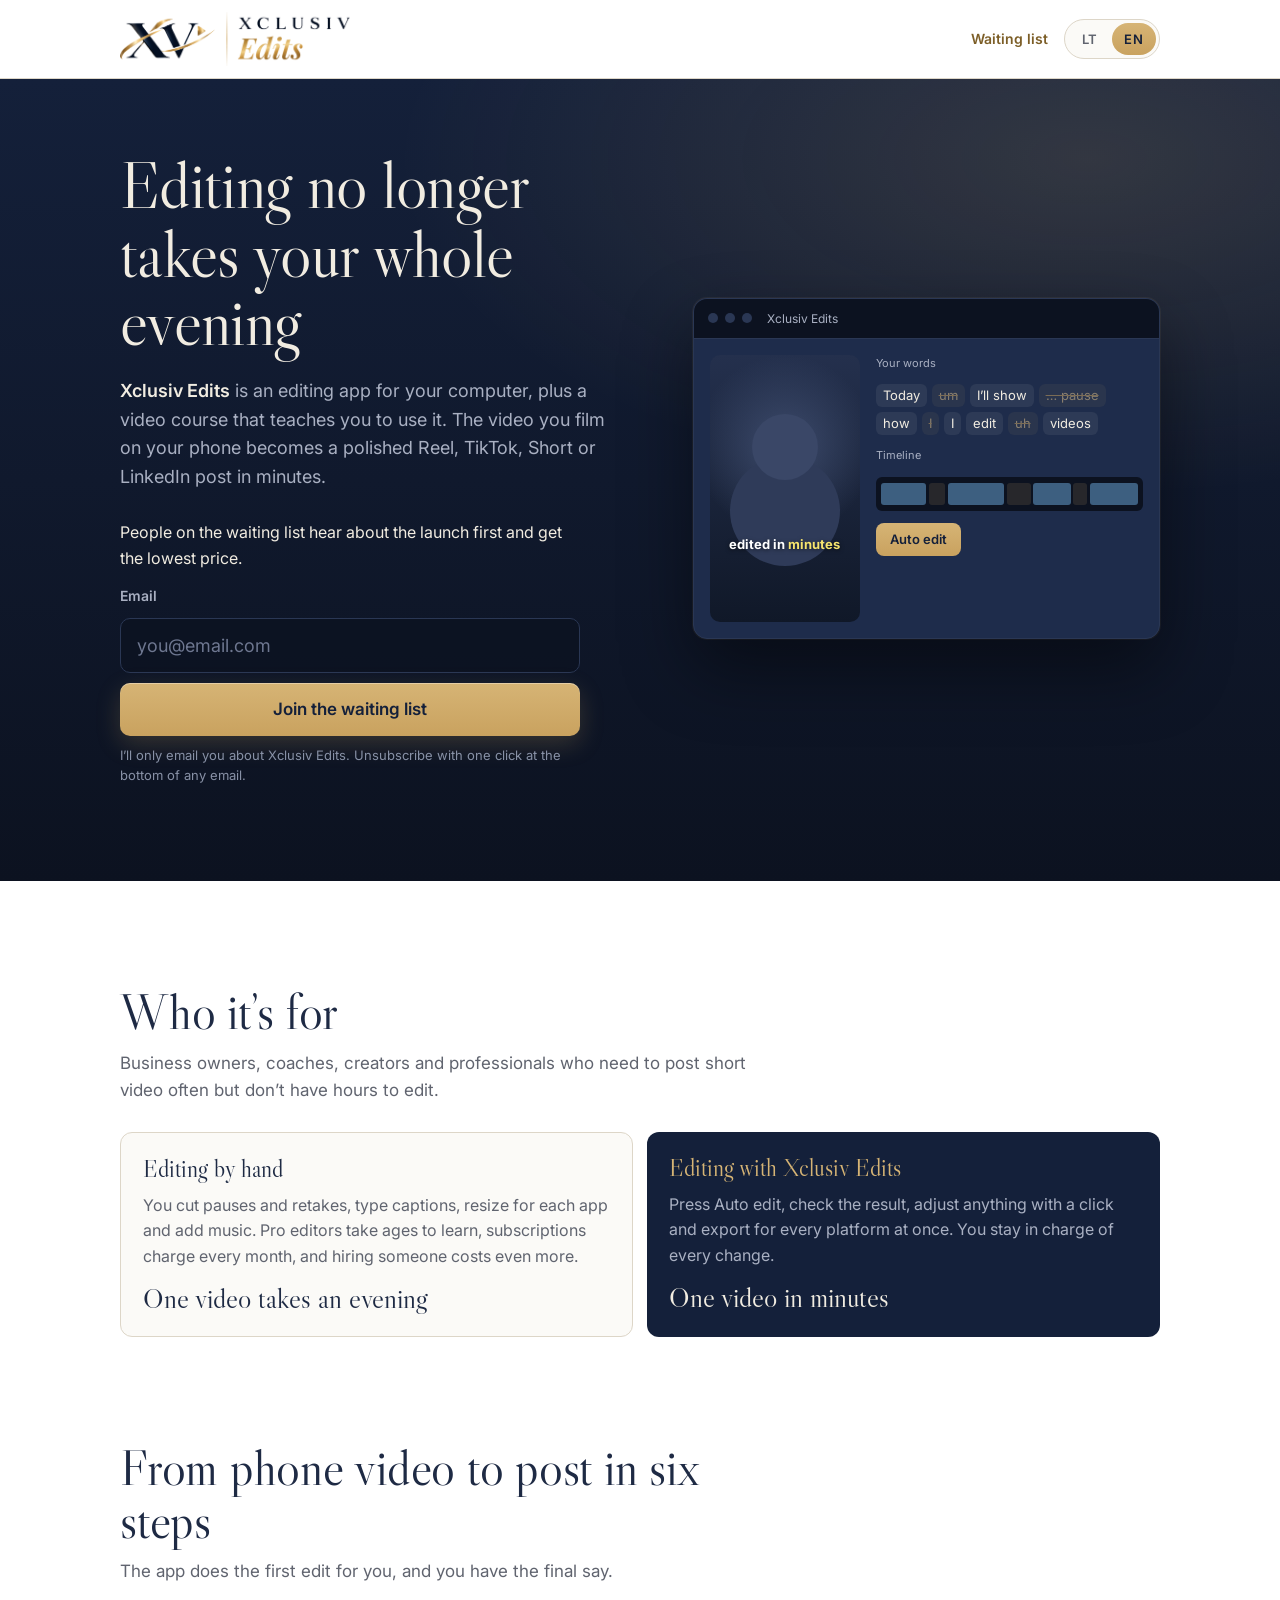
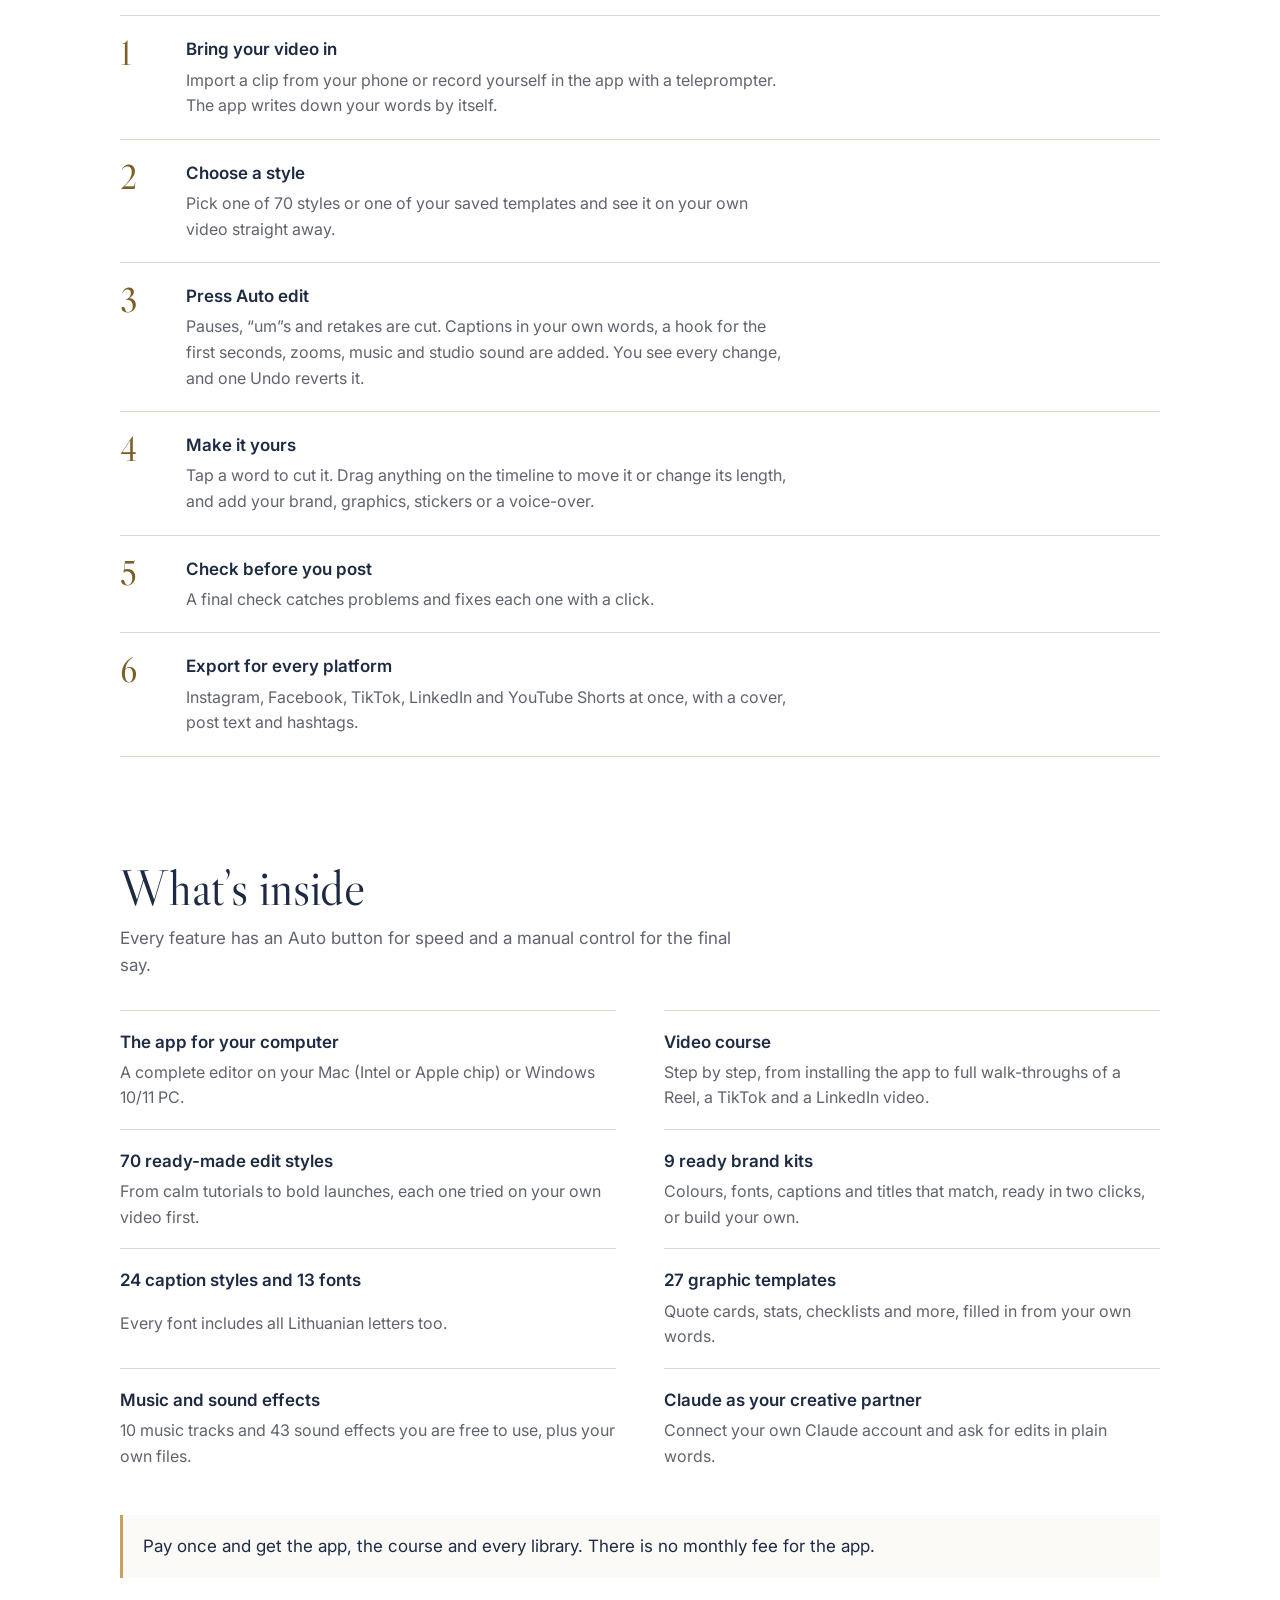
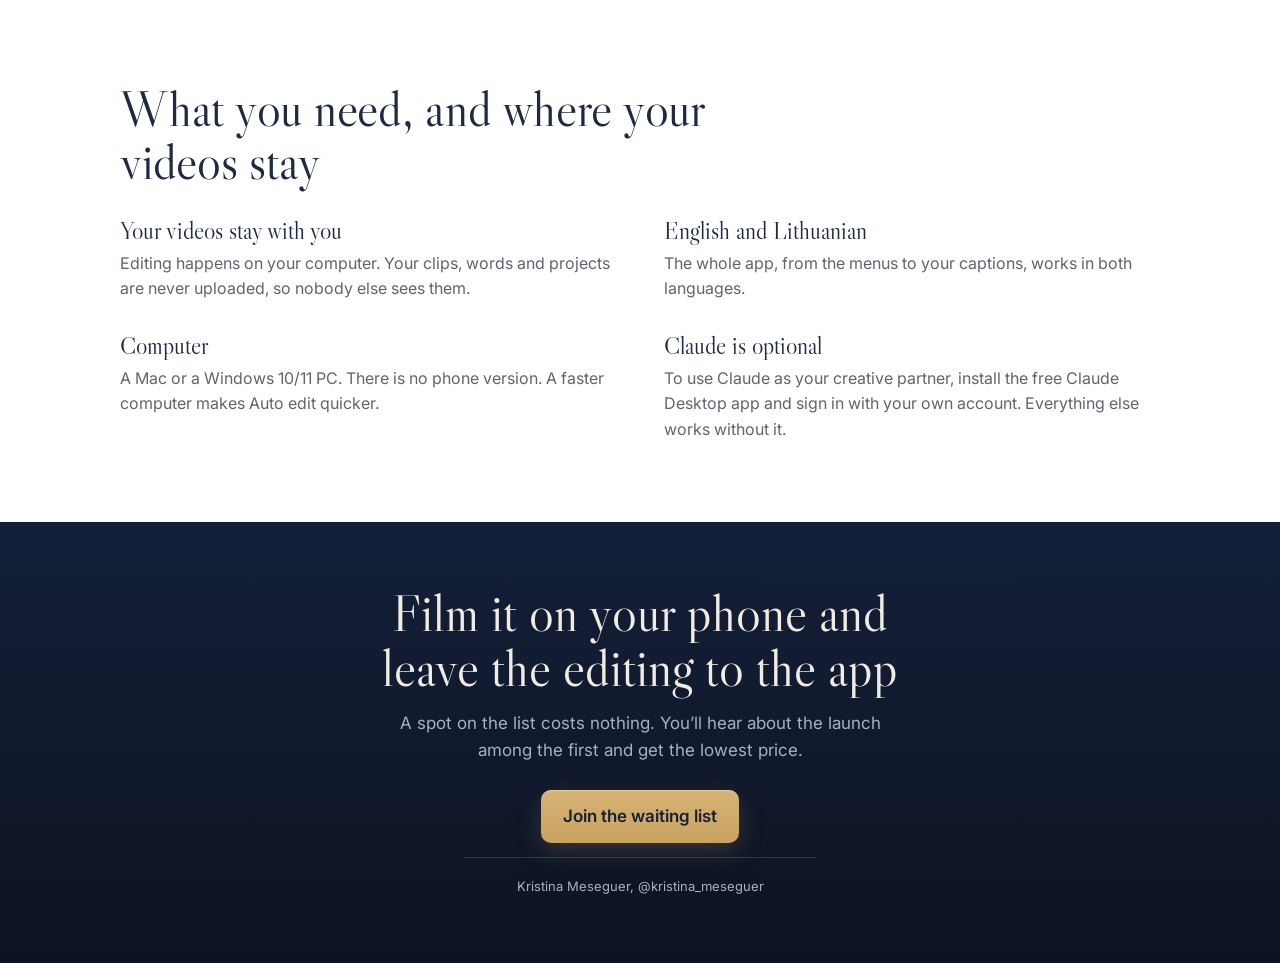
==== edits/index.html @ 92261b94 "Edits: laukiančiųjų sąrašo puslapis LT/EN su logotipu Co-Authored-By: Claude Opus 5.5 (1M context) <" ====
<!doctype html>
<html lang="lt">
<head>
  <meta charset="utf-8">
  <meta name="viewport" content="width=device-width, initial-scale=1, viewport-fit=cover">
  <title>Xclusiv Edits | Laukiančiųjų sąrašas</title>
  <meta name="description" content="Montažo programa kompiuteriui ir vaizdo kursas. Nufilmuotas telefonu video per kelias minutes tampa Reels, TikTok, Shorts ir LinkedIn įrašu. Sąrašas sužinos pirmas ir gaus mažiausią kainą.">
  <meta name="theme-color" content="#14203A">
  <meta property="og:title" content="Xclusiv Edits: montažas nebeužims tau viso vakaro">
  <meta property="og:description" content="Įrašyk el. paštą: sąrašas sužinos apie atidarymą pirmas ir gaus mažiausią kainą.">
  <meta property="og:url" content="https://svetaine-kristi3.vercel.app/edits/">
  <meta property="og:type" content="website">
  <link rel="icon" href="img/zenklas-64.png" type="image/png">
  <link rel="apple-touch-icon" href="img/zenklas-180.png">
  <link rel="preconnect" href="https://fonts.googleapis.com">
  <link rel="preconnect" href="https://fonts.gstatic.com" crossorigin>
  <link href="https://fonts.googleapis.com/css2?family=Libre+Caslon+Display&family=Inter:wght@400;600&display=swap" rel="stylesheet">
  <style>
    /* Spalvos paimtos iš pačios Xclusiv programos (/Applications/Xclusiv.app, CSS kintamieji): naktinė mėlyna + auksas + balta. */
    :root {
      --naktis: #0C1220;        /* --well tamsiame režime */
      --navy: #14203A;          /* --topbar */
      --navy-2: #1E2C4B;        /* --chrome-raised */
      --navy-linija: #2A3754;   /* --chrome-line */
      --rasalas: #1E2A44;       /* --text šviesiame režime */
      --pilka: #60646F;         /* --muted */
      --blyski: #A9B0C2;        /* --chrome-muted */
      --auksas-virsus: #D6B475; /* --gold-top */
      --auksas: #C9A25F;        /* --gold-bottom */
      --auksas-sviesus: #E2C48C;/* --chrome-accent */
      --auksas-tekstas: #7C5E27;/* --accent-text, auksas ant baltos su geru kontrastu */
      --balta: #FFFFFF;
      --popierius: #FBFAF7;     /* --panel */
      --kremas: #F1ECE1;        /* --chrome-text */
      --linija: #DDD6C8;        /* --line */
      --serifas: "Libre Caslon Display", Georgia, "Times New Roman", serif;
      --sans: "Inter", system-ui, -apple-system, sans-serif;
    }
    * { box-sizing: border-box; margin: 0; padding: 0; }
    html { -webkit-text-size-adjust: 100%; scroll-behavior: smooth; }
    body {
      background: var(--balta);
      color: var(--rasalas);
      font: 400 17px/1.6 var(--sans);
      -webkit-font-smoothing: antialiased;
      overflow-x: clip;
    }
    [hidden] { display: none !important; }
    :focus-visible { outline: 2px solid var(--auksas); outline-offset: 3px; }
    .remas { max-width: 1080px; margin: 0 auto; padding: 0 20px; }

    /* ---------- Viršus (naktinė mėlyna) ---------- */
    .virsus {
      background:
        radial-gradient(90% 70% at 85% 10%, rgba(214,180,117,0.16) 0%, rgba(20,32,58,0) 60%),
        linear-gradient(180deg, var(--navy) 0%, var(--naktis) 100%);
      color: var(--kremas);
      padding-bottom: 64px;
    }
    /* Balta juosta su logotipu: logotipas su tamsiai mėlynomis raidėmis, ant navy jo nesimatytų */
    .logo-juosta { background: var(--balta); border-bottom: 1px solid var(--linija); }
    .juosta {
      display: flex; justify-content: space-between; align-items: center; gap: 12px;
      padding-top: max(12px, env(safe-area-inset-top)); padding-bottom: 12px;
    }
    .zenklas { display: block; flex: none; }
    .zenklas img { display: block; height: 48px; width: auto; }
    .juosta a.i-sarasa {
      font-size: 14px; font-weight: 600; color: var(--auksas-tekstas);
      text-decoration: none; white-space: nowrap;
    }

    /* Kalbos jungiklis LT | EN */
    .juosta-desine { display: flex; align-items: center; gap: 16px; }
    .kalbos { display: inline-flex; padding: 3px; border: 1px solid var(--linija); border-radius: 999px; background: var(--popierius); }
    .kalbos button {
      font: 600 13px/1 var(--sans); letter-spacing: 0.04em;
      color: var(--pilka); background: none; border: 0;
      min-width: 44px; min-height: 32px; padding: 0 12px; border-radius: 999px; cursor: pointer;
    }
    .kalbos button[aria-pressed="true"] { color: var(--navy); background: linear-gradient(180deg, var(--auksas-virsus) 0%, var(--auksas) 100%); }
    @media (max-width: 520px) { .juosta a.i-sarasa { display: none; } }

    .herojus { display: grid; gap: 40px; padding-top: 44px; }
    h1 {
      font: 400 clamp(40px, 10.5vw, 66px)/1.04 var(--serifas);
      letter-spacing: -0.01em;
      max-width: 12ch;
    }
    .ivadas { margin-top: 20px; color: var(--blyski); font-size: 18px; max-width: 46ch; }
    .ivadas strong { color: var(--kremas); font-weight: 600; }

    /* Forma */
    .forma { margin-top: 28px; max-width: 460px; scroll-margin-top: 24px; }
    .forma p.kodel { color: var(--kremas); font-size: 16px; margin-bottom: 14px; }
    form { display: grid; gap: 10px; }
    form label { font-size: 14px; font-weight: 600; color: var(--blyski); }
    input[type="email"] {
      width: 100%;
      font: 400 18px/1.2 var(--sans);
      color: var(--kremas);
      background: rgba(12,18,32,0.7);
      border: 1px solid var(--navy-linija);
      border-radius: 10px;
      padding: 16px;
      -webkit-appearance: none; appearance: none;
    }
    input[type="email"]::placeholder { color: #6E7790; }
    input[type="email"]:focus { border-color: var(--auksas); outline: none; }
    .mygtukas {
      display: inline-flex; justify-content: center; align-items: center;
      font: 600 17px/1 var(--sans);
      color: var(--navy);
      background: linear-gradient(180deg, var(--auksas-virsus) 0%, var(--auksas) 100%);
      border: 0; border-radius: 10px;
      padding: 18px 22px;
      cursor: pointer; text-decoration: none;
      box-shadow: inset 0 1px 0 rgba(255,255,255,0.35), 0 8px 24px rgba(201,162,95,0.22);
      transition: filter .2s, transform .15s;
    }
    .mygtukas:hover { filter: brightness(1.06); }
    .mygtukas:active { transform: translateY(1px); }
    .mygtukas:disabled { opacity: 0.6; cursor: wait; }
    .klaida { color: var(--auksas-sviesus); font-size: 15px; }
    .smulkiai { color: #8891A6; font-size: 13px; line-height: 1.5; }
    .medus { position: absolute; left: -9999px; }
    .aciu { padding: 20px; border: 1px solid var(--auksas); border-radius: 12px; background: rgba(214,180,117,0.07); }
    .aciu h2 { font: 400 30px/1.1 var(--serifas); color: var(--kremas); margin-bottom: 8px; }
    .aciu p { color: var(--blyski); font-size: 16px; }
    .aciu p + p { margin-top: 8px; }
    .aciu a { color: var(--auksas-sviesus); }

    /* Programos lango maketas: vienintelis „garsus“ elementas puslapyje */
    .langas {
      background: var(--navy-2);
      border: 1px solid var(--navy-linija);
      border-radius: 14px;
      box-shadow: 0 30px 70px rgba(0,0,0,0.45), 0 0 0 1px rgba(214,180,117,0.08);
      overflow: hidden;
      max-width: 520px;
    }
    .langas-virsus {
      display: flex; align-items: center; gap: 7px;
      padding: 10px 14px;
      background: var(--naktis);
      border-bottom: 1px solid var(--navy-linija);
      font-size: 12px; color: var(--blyski);
    }
    .langas-virsus i { width: 10px; height: 10px; border-radius: 50%; background: var(--navy-linija); }
    .langas-virsus span { margin-left: 8px; }
    .langas-turinys { display: grid; grid-template-columns: 116px 1fr; gap: 16px; padding: 16px; }
    .kadras {
      position: relative; aspect-ratio: 9 / 16; border-radius: 10px; overflow: hidden;
      background:
        radial-gradient(60% 34% at 50% 34%, #3D4B6C 0%, rgba(61,75,108,0) 100%),
        linear-gradient(180deg, #24304D 0%, #101828 100%);
    }
    .kadras::before { /* žmogaus siluetas */
      content: ""; position: absolute; left: 50%; top: 22%; width: 44%; aspect-ratio: 1;
      transform: translateX(-50%); border-radius: 50%; background: #3A4767;
      box-shadow: 0 64px 0 22px #2F3B59;
    }
    .titras {
      position: absolute; left: 6px; right: 6px; bottom: 26%;
      text-align: center; font: 700 11px/1.2 var(--sans); color: #fff;
      text-shadow: 0 1px 4px rgba(0,0,0,0.6);
    }
    .titras b { color: #F6E46E; font-weight: 700; }
    .sonas { display: grid; gap: 12px; align-content: start; min-width: 0; }
    .sonas .pav { font-size: 11px; color: var(--blyski); }
    .zodziai { display: flex; flex-wrap: wrap; gap: 5px; font-size: 13px; line-height: 1; }
    .zodziai span { padding: 5px 7px; border-radius: 6px; background: rgba(241,236,225,0.07); color: var(--kremas); }
    .zodziai .iskirpti { color: var(--auksas-sviesus); background: rgba(214,180,117,0.12); }
    .laiko-juosta { position: relative; height: 34px; border-radius: 6px; background: var(--naktis); overflow: hidden; }
    .laiko-juosta span { position: absolute; top: 6px; bottom: 6px; border-radius: 3px; background: #3D5F80; }
    .laiko-juosta span.k { background: rgba(214,180,117,0.55); }
    .auto {
      justify-self: start;
      font: 600 13px/1 var(--sans); color: var(--navy);
      padding: 10px 14px; border-radius: 8px;
      background: linear-gradient(180deg, var(--auksas-virsus) 0%, var(--auksas) 100%);
    }

    /* Vienas orkestruotas momentas: „Auto montažas“ iškerpa pauzes ir „ėėė“, tada atsiranda subtitras */
    @media (prefers-reduced-motion: no-preference) {
      .auto { animation: paspaudimas 0.4s ease 0.9s both; }
      .zodziai .iskirpti { animation: iskerpa 0.5s ease 1.25s both; }
      .laiko-juosta span.k { animation: dingsta 0.5s ease 1.25s both; }
      .titras { animation: atsiranda 0.6s ease 1.8s both; }
    }
    @media (prefers-reduced-motion: reduce) {
      html { scroll-behavior: auto; }
    }
    /* Be animacijos galutinė būsena ta pati: iškirpti žodžiai perbraukti */
    .zodziai .iskirpti { text-decoration: line-through; text-decoration-color: var(--auksas); opacity: 0.55; }
    .laiko-juosta span.k { opacity: 0.25; }
    @keyframes paspaudimas { 0% { transform: none } 50% { transform: scale(0.94); filter: brightness(1.15) } 100% { transform: none } }
    @keyframes iskerpa {
      from { text-decoration-color: transparent; opacity: 1 }
      to { text-decoration-color: var(--auksas); opacity: 0.55 }
    }
    @keyframes dingsta { from { opacity: 1 } to { opacity: 0.25 } }
    @keyframes atsiranda { from { opacity: 0; transform: translateY(6px) } to { opacity: 1; transform: none } }

    /* ---------- Baltos dalys ---------- */
    section { padding: 72px 0 0; }
    h2.skyrius { font: 400 clamp(34px, 8vw, 50px)/1.05 var(--serifas); letter-spacing: -0.005em; max-width: 20ch; }
    .po { margin-top: 12px; color: var(--pilka); max-width: 58ch; }

    .palyginimas { display: grid; gap: 14px; margin-top: 28px; }
    .palyginimas > div { padding: 22px; border-radius: 12px; }
    .palyginimas .rankomis { background: var(--popierius); border: 1px solid var(--linija); }
    .palyginimas .su { background: var(--navy); color: var(--kremas); }
    .palyginimas h3 { font: 400 24px/1.15 var(--serifas); margin-bottom: 10px; }
    .palyginimas .su h3 { color: var(--auksas-virsus); }
    .palyginimas p { font-size: 16px; }
    .palyginimas .rankomis p { color: var(--pilka); }
    .palyginimas .su p { color: var(--blyski); }
    .palyginimas .laikas { display: block; margin-top: 14px; font: 400 28px/1.1 var(--serifas); }
    .palyginimas .rankomis .laikas { color: var(--rasalas); }
    .palyginimas .su .laikas { color: var(--kremas); }

    /* Žingsniai tikrai yra seka, todėl numeruoti */
    .zingsniai { list-style: none; margin-top: 30px; border-top: 1px solid var(--linija); }
    .zingsniai li {
      display: grid; grid-template-columns: 52px 1fr; gap: 14px;
      padding: 20px 0; border-bottom: 1px solid var(--linija);
    }
    .zingsniai .nr { font: 400 34px/1 var(--serifas); color: var(--auksas-tekstas); }
    .zingsniai b { display: block; font-weight: 600; margin-bottom: 4px; }
    .zingsniai p { color: var(--pilka); font-size: 16px; max-width: 60ch; }

    .viduje { display: grid; gap: 0; margin-top: 30px; }
    .viduje div { padding: 18px 0; border-top: 1px solid var(--linija); display: grid; gap: 4px; }
    .viduje dt { font-weight: 600; }
    .viduje dd { color: var(--pilka); font-size: 16px; }
    .vienas-kartas {
      margin-top: 28px; padding: 18px 20px;
      border-left: 3px solid var(--auksas);
      background: var(--popierius);
      font-size: 17px;
    }

    .reikia { display: grid; gap: 22px; margin-top: 30px; }
    .reikia h3 { font: 400 24px/1.15 var(--serifas); margin-bottom: 6px; }
    .reikia p { color: var(--pilka); font-size: 16px; }

    /* ---------- Apačia ---------- */
    .pabaiga {
      margin-top: 80px;
      background: linear-gradient(180deg, var(--navy) 0%, var(--naktis) 100%);
      color: var(--kremas);
      padding: 64px 0 max(40px, env(safe-area-inset-bottom));
      text-align: center;
    }
    .pabaiga h2 { font: 400 clamp(34px, 8vw, 52px)/1.05 var(--serifas); max-width: 18ch; margin: 0 auto; }
    .pabaiga p { color: var(--blyski); margin: 14px auto 26px; max-width: 44ch; }
    .parase { margin-top: 56px; padding-top: 18px; border-top: 1px solid var(--navy-linija); font-size: 13px; color: #8891A6; }
    .parase a { color: var(--blyski); text-decoration: none; }

    /* ---------- Platesnis ekranas ---------- */
    @media (min-width: 900px) {
      .herojus { grid-template-columns: 1.05fr 0.95fr; align-items: center; gap: 56px; padding-top: 72px; }
      .zenklas img { height: 54px; }
      .virsus { padding-bottom: 96px; }
      .langas { justify-self: end; width: 100%; }
      .langas-turinys { grid-template-columns: 150px 1fr; }
      .titras { font-size: 13px; }
      section { padding-top: 104px; }
      .palyginimas { grid-template-columns: 1fr 1fr; }
      .viduje { grid-template-columns: 1fr 1fr; column-gap: 48px; }
      .reikia { grid-template-columns: repeat(2, 1fr); column-gap: 48px; row-gap: 30px; }
    }
    @media (max-width: 380px) {
      .langas-turinys { grid-template-columns: 96px 1fr; gap: 12px; padding: 12px; }
      .zodziai { font-size: 12px; }
    }
  </style>
</head>
<body>
  <div class="logo-juosta">
      <div class="remas juosta">
        <a class="zenklas" href="#"><img src="img/logo.png" alt="Xclusiv Edits" width="960" height="225"></a>
        <div class="juosta-desine">
          <a class="i-sarasa" href="#sarasas" data-t="nav">Laukiančiųjų sąrašas</a>
          <div class="kalbos" role="group" aria-label="Kalba" data-kalbos>
            <button type="button" data-kalba="lt" aria-pressed="true" lang="lt">LT</button>
            <button type="button" data-kalba="en" aria-pressed="false" lang="en">EN</button>
          </div>
        </div>
      </div>
  </div>

  <header class="virsus">
    <div class="remas">
      <div class="herojus">
        <div>
          <h1 data-t="h1">Montažas nebeužims tau viso vakaro</h1>
          <p class="ivadas" data-t="ivadas"><strong>Xclusiv Edits</strong> yra montažo programa tavo kompiuteriui ir vaizdo kursas, kuris išmoko ja naudotis. Video, kurį nufilmavai telefonu, per kelias minutes tampa gražiu Reels, TikTok, Shorts ar LinkedIn įrašu.</p>

          <div class="forma" id="sarasas">
            <div data-forma-blokas>
              <p class="kodel" data-t="kodel">Sąraše esantys žmonės pirmieji sužinos apie atidarymą ir gaus mažiausią kainą.</p>
              <form data-forma novalidate>
                <label for="pastas" data-t="label">El. paštas</label>
                <input id="pastas" name="email" type="email" inputmode="email" autocomplete="email" placeholder="tavo@pastas.lt" required>
                <input class="medus" name="svetaine" type="text" tabindex="-1" autocomplete="off" aria-hidden="true">
                <button class="mygtukas" type="submit" data-mygtukas data-t="cta">Įrašyti mane į sąrašą</button>
                <p class="klaida" data-klaida role="alert" hidden></p>
                <p class="smulkiai" data-t="smulkiai">Rašysiu tik apie Xclusiv Edits. Atsisakyti galima vienu paspaudimu kiekvieno laiško apačioje.</p>
              </form>
            </div>
            <div class="aciu" data-aciu hidden tabindex="-1">
              <h2 data-t="aciu-h">Tu sąraše</h2>
              <p data-t="aciu-1">Kai atidarysim, laišką su mažiausia kaina gausi tarp pirmųjų. Jei per kelias dienas nieko nematysi, pažiūrėk į „Reklamos“ arba „Šlamšto“ aplanką.</p>
              <p data-t="aciu-2">O kol kas mano kasdienybę rasi <a href="https://www.instagram.com/kristina_meseguer/">Instagrame</a>.</p>
            </div>
          </div>
        </div>

        <div class="langas" aria-hidden="true">
          <div class="langas-virsus"><i></i><i></i><i></i><span>Xclusiv Edits</span></div>
          <div class="langas-turinys">
            <div class="kadras"><p class="titras" data-t="m-titras">sumontuota per <b>kelias minutes</b></p></div>
            <div class="sonas">
              <p class="pav" data-t="m-zodziai">Tavo žodžiai</p>
              <p class="zodziai" data-t="m-juosta-zodziai"><span>Šiandien</span><span class="iskirpti">ėėė</span><span>parodysiu</span><span class="iskirpti">… pauzė</span><span>kaip</span><span class="iskirpti">aš</span><span>aš</span><span>montuoju</span><span class="iskirpti">nu</span><span>video</span></p>
              <p class="pav" data-t="m-laikas">Laiko juosta</p>
              <div class="laiko-juosta">
                <span style="left:2%;width:17%"></span><span class="k" style="left:20%;width:6%"></span>
                <span style="left:27%;width:21%"></span><span class="k" style="left:49%;width:9%"></span>
                <span style="left:59%;width:14%"></span><span class="k" style="left:74%;width:5%"></span>
                <span style="left:80%;width:18%"></span>
              </div>
              <span class="auto" data-t="m-auto">Auto montažas</span>
            </div>
          </div>
        </div>
      </div>
    </div>
  </header>

  <main class="remas">
    <section>
      <h2 class="skyrius" data-t="kam-h">Kam tai</h2>
      <p class="po" data-t="kam-po">Verslininkams, koučeriams, kūrėjams ir specialistams, kuriems reikia dažnai kelti trumpus video, bet nėra valandų montažui.</p>
      <div class="palyginimas">
        <div class="rankomis">
          <h3 data-t="rank-h">Kai montuoji rankomis</h3>
          <p data-t="rank-p">Iškerpi pauzes ir pakartojimus, surašai subtitrus, pritaikai dydį kiekvienai programai ir uždedi muziką. Brangios programos ilgai mokytis, prenumeratos kas mėnesį, o samdyti žmogų kainuoja dar daugiau.</p>
          <span class="laikas" data-t="rank-l">Vienas video suėda vakarą</span>
        </div>
        <div class="su">
          <h3 data-t="su-h">Kai montuoja Xclusiv Edits</h3>
          <p data-t="su-p">Paspaudi „Auto montažas“, peržiūri rezultatą, pataisai, ką nori, vienu paspaudimu ir išsaugai visoms platformoms iš karto. Kiekvieną pakeitimą vis tiek valdai tu.</p>
          <span class="laikas" data-t="su-l">Vienas video per kelias minutes</span>
        </div>
      </div>
    </section>

    <section>
      <h2 class="skyrius" data-t="zing-h">Nuo telefono video iki įrašo per šešis žingsnius</h2>
      <p class="po" data-t="zing-po">Pirmą montažą programa padaro už tave, o tu tik pasakai paskutinį žodį.</p>
      <ol class="zingsniai">
        <li><span class="nr">1</span><div data-t="z1"><b>Įsikeli video</b><p>Įkeli klipą iš telefono arba nusifilmuoji programoje su teleprompteriu. Programa pati užrašo tavo žodžius.</p></div></li>
        <li><span class="nr">2</span><div data-t="z2"><b>Pasirenki stilių</b><p>Išsirenki vieną iš 70 stilių arba savo išsaugotą šabloną ir iš karto pamatai jį ant savo video.</p></div></li>
        <li><span class="nr">3</span><div data-t="z3"><b>Paspaudi „Auto montažas“</b><p>Pauzės, „ėėė“ ir pakartojimai iškerpami. Atsiranda subtitrai tavo žodžiais, kabliukas pirmoms sekundėms, priartinimai, muzika ir švarus garsas. Matai kiekvieną pakeitimą, o vienas „Atšaukti“ viską grąžina.</p></div></li>
        <li><span class="nr">4</span><div data-t="z4"><b>Pasidarai savaip</b><p>Paspaudi žodį, ir jis iškerpamas. Laiko juostoje bet ką pertempi ar sutrumpini, pridedi savo brendą, grafiką, lipdukus ar įgarsinimą.</p></div></li>
        <li><span class="nr">5</span><div data-t="z5"><b>Patikrini prieš skelbiant</b><p>Galutinė patikra randa klaidas ir kiekvieną pataiso vienu paspaudimu.</p></div></li>
        <li><span class="nr">6</span><div data-t="z6"><b>Išsaugai visoms platformoms</b><p>Instagram, Facebook, TikTok, LinkedIn ir YouTube Shorts vienu kartu, su viršeliu, įrašo tekstu ir grotažymėmis.</p></div></li>
      </ol>
    </section>

    <section>
      <h2 class="skyrius" data-t="vid-h">Kas viduje</h2>
      <p class="po" data-t="vid-po">Kiekviena funkcija turi automatinį mygtuką greičiui ir rankinį valdymą, kai sprendimą nori priimti savo rankomis.</p>
      <dl class="viduje">
        <div data-t="v1"><dt>Programa kompiuteriui</dt><dd>Pilnas montažo įrankis tavo Mac (Intel arba Apple procesorius) ar Windows 10/11 kompiuteryje.</dd></div>
        <div data-t="v2"><dt>Vaizdo kursas</dt><dd>Žingsnis po žingsnio nuo programos įdiegimo iki Reels, TikTok ir LinkedIn video nuo pradžios iki galo.</dd></div>
        <div data-t="v3"><dt>70 paruoštų montažo stilių</dt><dd>Nuo ramių pamokų iki drąsių paleidimų, kiekvieną pirma išbandai ant savo video.</dd></div>
        <div data-t="v4"><dt>9 brendo rinkiniai</dt><dd>Spalvos, šriftai, subtitrai ir antraštės, kurios dera tarpusavyje. Įsijungia per du paspaudimus, arba susikuri savo.</dd></div>
        <div data-t="v5"><dt>24 subtitrų stiliai ir 13 šriftų</dt><dd>Kiekvienas šriftas turi visas lietuviškas raides.</dd></div>
        <div data-t="v6"><dt>27 grafikos šablonai</dt><dd>Citatos, skaičiai, sąrašai ir kitos kortelės, užpildomos tavo žodžiais.</dd></div>
        <div data-t="v7"><dt>Muzika ir garsai</dt><dd>10 melodijų ir 43 garso efektai, kuriuos galima naudoti laisvai, plius tavo failai.</dd></div>
        <div data-t="v8"><dt>Claude kaip kūrybinis partneris</dt><dd>Prisijungi savo Claude paskyrą ir paprastais žodžiais paprašai pakeitimų.</dd></div>
      </dl>
      <p class="vienas-kartas" data-t="vienas">Moki vieną kartą ir gauni programą, kursą ir visas bibliotekas. Mėnesinio mokesčio programai nėra.</p>
    </section>

    <section>
      <h2 class="skyrius" data-t="r-h">Ko reikia ir kur lieka tavo video</h2>
      <div class="reikia">
        <div data-t="r1"><h3>Video lieka pas tave</h3><p>Montuojama tavo kompiuteryje. Klipai, žodžiai ir projektai niekur nekeliami, todėl niekas jų nemato.</p></div>
        <div data-t="r2"><h3>Lietuviškai ir angliškai</h3><p>Visa programa, nuo meniu iki subtitrų, veikia abiem kalbomis, o lietuviškos raidės lieka tikslios.</p></div>
        <div data-t="r3"><h3>Kompiuteris</h3><p>Mac arba Windows 10/11. Telefone programos nėra. Kuo greitesnis kompiuteris, tuo greičiau veikia automatinis montažas.</p></div>
        <div data-t="r4"><h3>Claude nebūtinas</h3><p>Jei nori Claude kaip partnerio, įsidiegi nemokamą Claude Desktop programą ir prisijungi savo paskyra. Visa kita veikia ir be jo.</p></div>
      </div>
    </section>
  </main>

  <footer class="pabaiga">
    <div class="remas">
      <h2 data-t="pab-h">Nufilmuok telefonu, o montažą palik programai</h2>
      <p data-t="pab-p">Vieta sąraše nieko nekainuoja. Apie atidarymą sužinosi tarp pirmųjų ir gausi mažiausią kainą.</p>
      <a class="mygtukas" href="#sarasas" data-i-forma data-t="cta2">Įrašyti mane į sąrašą</a>
      <p class="parase">Kristina Meseguer, <a href="https://www.instagram.com/kristina_meseguer/">@kristina_meseguer</a></p>
    </div>
  </footer>

  <script>
    // Kalbos: lietuviškas tekstas gyvena HTML, angliškas čia (iš PDF „Xclusiv Edits Product Overview“).
    // Kalbą parenka ?lang=en / ?lang=lt, paskui žmogaus anksčiau pasirinkta, paskui telefono kalba (yra lietuvių = LT, kitaip EN).
    const EN = {
      "nav": "Waiting list",
      "h1": "Editing no longer takes your whole evening",
      "ivadas": "<strong>Xclusiv Edits</strong> is an editing app for your computer, plus a video course that teaches you to use it. The video you film on your phone becomes a polished Reel, TikTok, Short or LinkedIn post in minutes.",
      "kodel": "People on the waiting list hear about the launch first and get the lowest price.",
      "label": "Email",
      "cta": "Join the waiting list",
      "smulkiai": "I’ll only email you about Xclusiv Edits. Unsubscribe with one click at the bottom of any email.",
      "aciu-h": "You’re on the list",
      "aciu-1": "When we open, you’ll be among the first to get the lowest price. If nothing arrives in a few days, check your Promotions or Spam folder.",
      "aciu-2": "Meanwhile, you can follow my day-to-day on <a href=\"https://www.instagram.com/kristina_meseguer/\">Instagram</a>.",
      "m-titras": "edited in <b>minutes</b>",
      "m-zodziai": "Your words",
      "m-juosta-zodziai": "<span>Today</span><span class=\"iskirpti\">um</span><span>I’ll show</span><span class=\"iskirpti\">… pause</span><span>how</span><span class=\"iskirpti\">I</span><span>I</span><span>edit</span><span class=\"iskirpti\">uh</span><span>videos</span>",
      "m-laikas": "Timeline",
      "m-auto": "Auto edit",
      "kam-h": "Who it’s for",
      "kam-po": "Business owners, coaches, creators and professionals who need to post short video often but don’t have hours to edit.",
      "rank-h": "Editing by hand",
      "rank-p": "You cut pauses and retakes, type captions, resize for each app and add music. Pro editors take ages to learn, subscriptions charge every month, and hiring someone costs even more.",
      "rank-l": "One video takes an evening",
      "su-h": "Editing with Xclusiv Edits",
      "su-p": "Press Auto edit, check the result, adjust anything with a click and export for every platform at once. You stay in charge of every change.",
      "su-l": "One video in minutes",
      "zing-h": "From phone video to post in six steps",
      "zing-po": "The app does the first edit for you, and you have the final say.",
      "z1": "<b>Bring your video in</b><p>Import a clip from your phone or record yourself in the app with a teleprompter. The app writes down your words by itself.</p>",
      "z2": "<b>Choose a style</b><p>Pick one of 70 styles or one of your saved templates and see it on your own video straight away.</p>",
      "z3": "<b>Press Auto edit</b><p>Pauses, “um”s and retakes are cut. Captions in your own words, a hook for the first seconds, zooms, music and studio sound are added. You see every change, and one Undo reverts it.</p>",
      "z4": "<b>Make it yours</b><p>Tap a word to cut it. Drag anything on the timeline to move it or change its length, and add your brand, graphics, stickers or a voice-over.</p>",
      "z5": "<b>Check before you post</b><p>A final check catches problems and fixes each one with a click.</p>",
      "z6": "<b>Export for every platform</b><p>Instagram, Facebook, TikTok, LinkedIn and YouTube Shorts at once, with a cover, post text and hashtags.</p>",
      "vid-h": "What’s inside",
      "vid-po": "Every feature has an Auto button for speed and a manual control for the final say.",
      "v1": "<dt>The app for your computer</dt><dd>A complete editor on your Mac (Intel or Apple chip) or Windows 10/11 PC.</dd>",
      "v2": "<dt>Video course</dt><dd>Step by step, from installing the app to full walk-throughs of a Reel, a TikTok and a LinkedIn video.</dd>",
      "v3": "<dt>70 ready-made edit styles</dt><dd>From calm tutorials to bold launches, each one tried on your own video first.</dd>",
      "v4": "<dt>9 ready brand kits</dt><dd>Colours, fonts, captions and titles that match, ready in two clicks, or build your own.</dd>",
      "v5": "<dt>24 caption styles and 13 fonts</dt><dd>Every font includes all Lithuanian letters too.</dd>",
      "v6": "<dt>27 graphic templates</dt><dd>Quote cards, stats, checklists and more, filled in from your own words.</dd>",
      "v7": "<dt>Music and sound effects</dt><dd>10 music tracks and 43 sound effects you are free to use, plus your own files.</dd>",
      "v8": "<dt>Claude as your creative partner</dt><dd>Connect your own Claude account and ask for edits in plain words.</dd>",
      "vienas": "Pay once and get the app, the course and every library. There is no monthly fee for the app.",
      "r-h": "What you need, and where your videos stay",
      "r1": "<h3>Your videos stay with you</h3><p>Editing happens on your computer. Your clips, words and projects are never uploaded, so nobody else sees them.</p>",
      "r2": "<h3>English and Lithuanian</h3><p>The whole app, from the menus to your captions, works in both languages.</p>",
      "r3": "<h3>Computer</h3><p>A Mac or a Windows 10/11 PC. There is no phone version. A faster computer makes Auto edit quicker.</p>",
      "r4": "<h3>Claude is optional</h3><p>To use Claude as your creative partner, install the free Claude Desktop app and sign in with your own account. Everything else works without it.</p>",
      "pab-h": "Film it on your phone and leave the editing to the app",
      "pab-p": "A spot on the list costs nothing. You’ll hear about the launch among the first and get the lowest price.",
      "cta2": "Join the waiting list"
    };
    const KITI = {
      lt: {
        title: "Xclusiv Edits | Laukiančiųjų sąrašas",
        aprasas: "Montažo programa kompiuteriui ir vaizdo kursas. Nufilmuotas telefonu video per kelias minutes tampa Reels, TikTok, Shorts ir LinkedIn įrašu. Sąrašas sužinos pirmas ir gaus mažiausią kainą.",
        placeholder: "tavo@pastas.lt",
        kalbaAria: "Kalba",
        blogasPastas: "Patikrink el. paštą: atrodo, kad jame trūksta raidės ar ženklo.",
        neissiusta: "Nepavyko išsiųsti. Patikrink internetą ir spausk dar kartą.",
        irasau: "Įrašau…"
      },
      en: {
        title: "Xclusiv Edits | Waiting list",
        aprasas: "An editing app for your computer plus a video course. The video you film on your phone becomes a Reel, TikTok, Short or LinkedIn post in minutes. The waiting list hears first and gets the lowest price.",
        placeholder: "you@email.com",
        kalbaAria: "Language",
        blogasPastas: "Check your email address: it looks like a letter or symbol is missing.",
        neissiusta: "Couldn’t send. Check your connection and try again.",
        irasau: "Adding you…"
      }
    };
    const LT = {};
    document.querySelectorAll("[data-t]").forEach(el => { LT[el.dataset.t] = el.innerHTML; });

    let kalba = "lt";
    function pradineKalba() {
      const p = new URLSearchParams(location.search).get("lang");
      if (p === "en" || p === "lt") return p;
      try {
        const issaugota = localStorage.getItem("edits-kalba");
        if (issaugota === "en" || issaugota === "lt") return issaugota;
      } catch (e) {}
      const telefono = navigator.languages && navigator.languages.length ? navigator.languages : [navigator.language || ""];
      return telefono.some(l => /^lt\b/i.test(l)) ? "lt" : "en";
    }
    function nustatytiKalba(k, issaugoti) {
      kalba = k;
      const zodynas = k === "en" ? EN : LT;
      document.querySelectorAll("[data-t]").forEach(el => {
        if (el === mygtukas && mygtukas.disabled) return;
        el.innerHTML = zodynas[el.dataset.t];
      });
      const kiti = KITI[k];
      document.documentElement.lang = k;
      document.title = kiti.title;
      document.querySelector('meta[name="description"]').content = kiti.aprasas;
      laukas.placeholder = kiti.placeholder;
      document.querySelector("[data-kalbos]").setAttribute("aria-label", kiti.kalbaAria);
      document.querySelectorAll("[data-kalba]").forEach(b => b.setAttribute("aria-pressed", String(b.dataset.kalba === k)));
      klaida.hidden = true;
      if (issaugoti) { try { localStorage.setItem("edits-kalba", k); } catch (e) {} }
    }

    // ⚠️ Laikinai tas pats Make webhook kaip /kursas/ (scenarijus 8017239 → MailerLite grupė „mokymai“).
    // Prieš paleidžiant reikia atskiros MailerLite grupės „edits“ (geriausia dviejų: LT ir EN), kitaip šie žmonės susimaišys su intensyvo sąrašu.
    // Kol kas atskiriam pagal laukelius saltinis („edits-…“) ir kalba („lt“ / „en“).
    const WEBHOOK = "https://hook.eu1.make.com/aift8w45ia9shweeprq22fx1t6r7y9up";
    const SALTINIS = "edits-" + ((new URLSearchParams(location.search).get("is") || "instagram")
      .toLowerCase().replace(/[^a-z0-9-]/g, "").slice(0, 14) || "instagram");

    const forma = document.querySelector("[data-forma]");
    const laukas = document.getElementById("pastas");
    const mygtukas = document.querySelector("[data-mygtukas]");
    const klaida = document.querySelector("[data-klaida]");

    nustatytiKalba(pradineKalba(), false);
    document.querySelectorAll("[data-kalba]").forEach(b => {
      b.addEventListener("click", () => nustatytiKalba(b.dataset.kalba, true));
    });

    function rodytiKlaida(tekstas) {
      klaida.textContent = tekstas;
      klaida.hidden = false;
    }

    // Apatinis mygtukas nuveda į formą ir iškart įjungia langelį
    document.querySelector("[data-i-forma]").addEventListener("click", () => {
      setTimeout(() => { if (!forma.closest("[hidden]")) laukas.focus({ preventScroll: true }); }, 450);
    });

    forma.addEventListener("submit", async (e) => {
      e.preventDefault();
      klaida.hidden = true;
      if (forma.svetaine.value) return; // robotas užpildė paslėptą lauką
      const pastas = laukas.value.trim().toLowerCase();
      if (!/^[^\s@]+@[^\s@]+\.[^\s@]{2,}$/.test(pastas)) {
        rodytiKlaida(KITI[kalba].blogasPastas);
        laukas.focus();
        return;
      }
      mygtukas.disabled = true;
      mygtukas.textContent = KITI[kalba].irasau;
      try {
        await fetch(WEBHOOK, {
          method: "POST",
          mode: "no-cors",
          headers: { "Content-Type": "application/x-www-form-urlencoded" },
          body: new URLSearchParams({ email: pastas, saltinis: SALTINIS, produktas: "edits", kalba }).toString()
        });
        document.querySelector("[data-forma-blokas]").hidden = true;
        const aciu = document.querySelector("[data-aciu]");
        aciu.hidden = false;
        aciu.focus({ preventScroll: true });
        document.querySelector("[data-i-forma]").hidden = true;
      } catch (err) {
        mygtukas.disabled = false;
        mygtukas.innerHTML = (kalba === "en" ? EN : LT).cta;
        rodytiKlaida(KITI[kalba].neissiusta);
      }
    });
  </script>
</body>
</html>
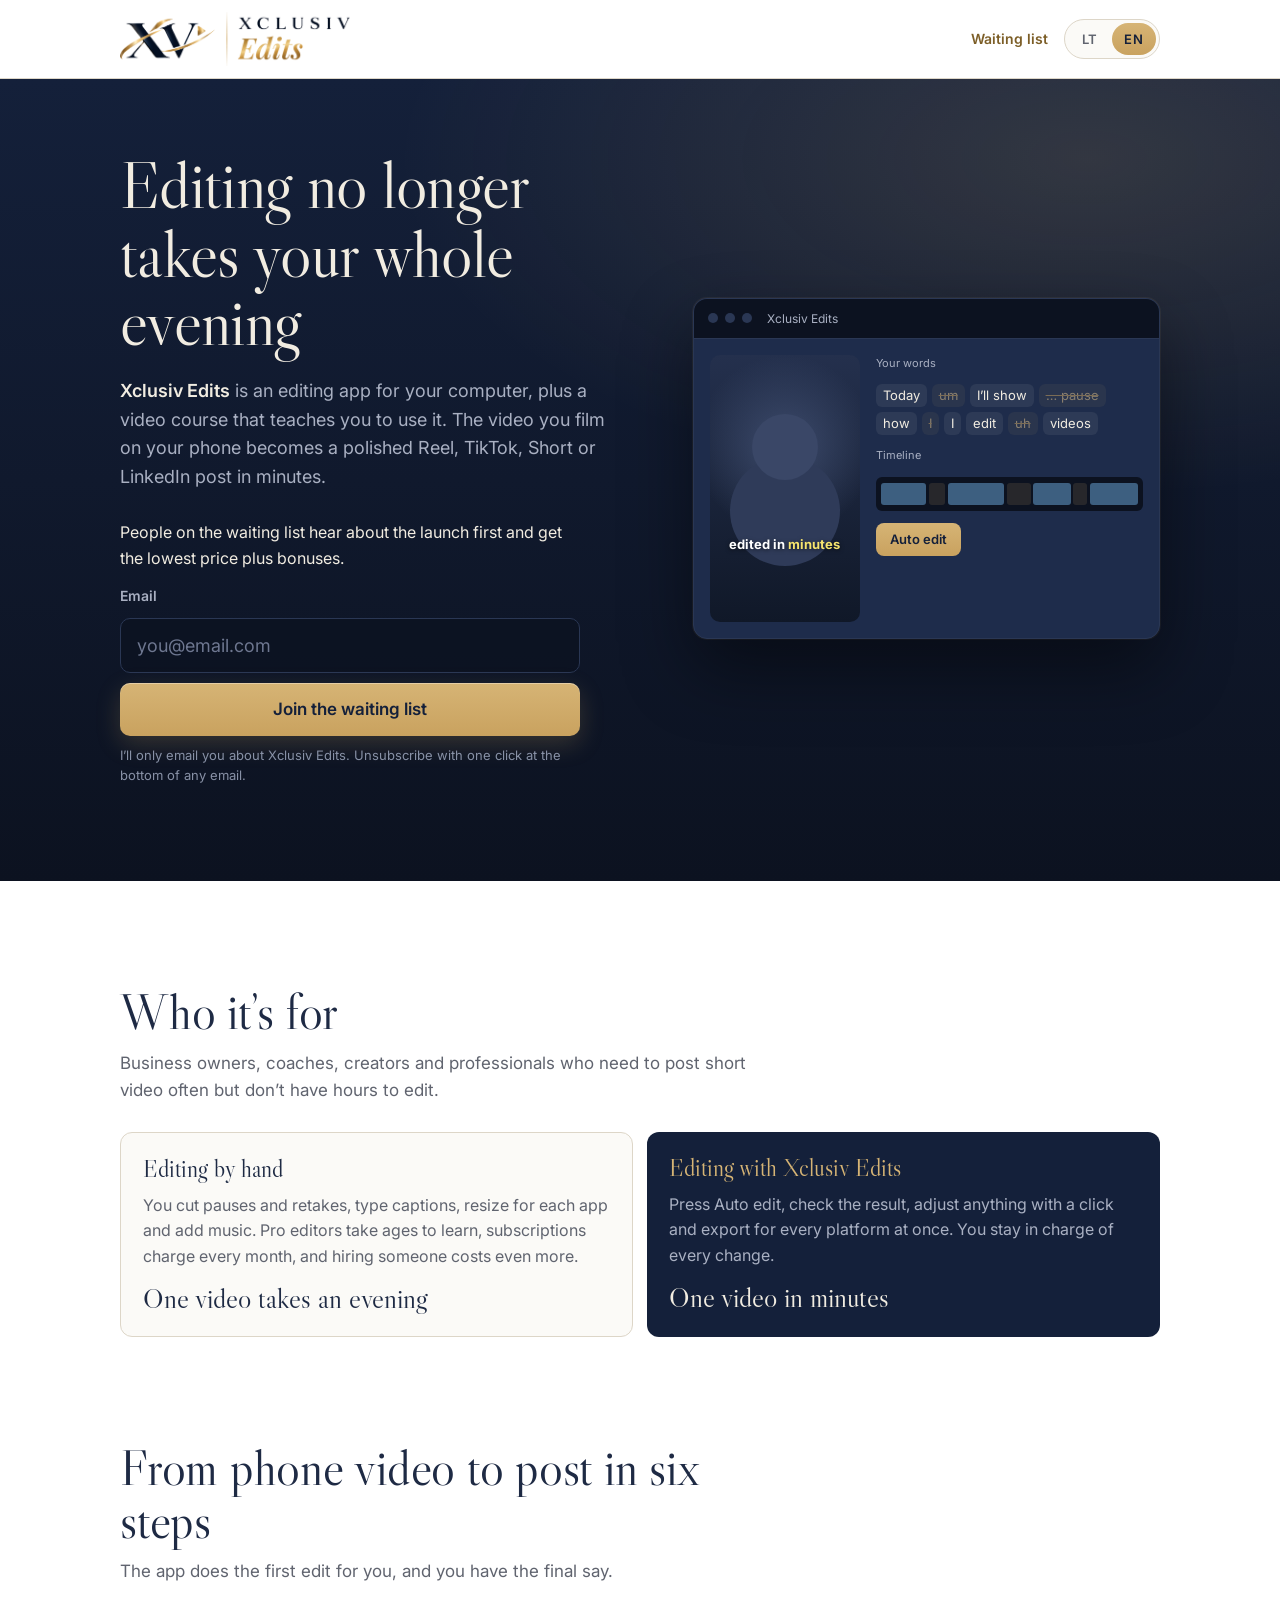
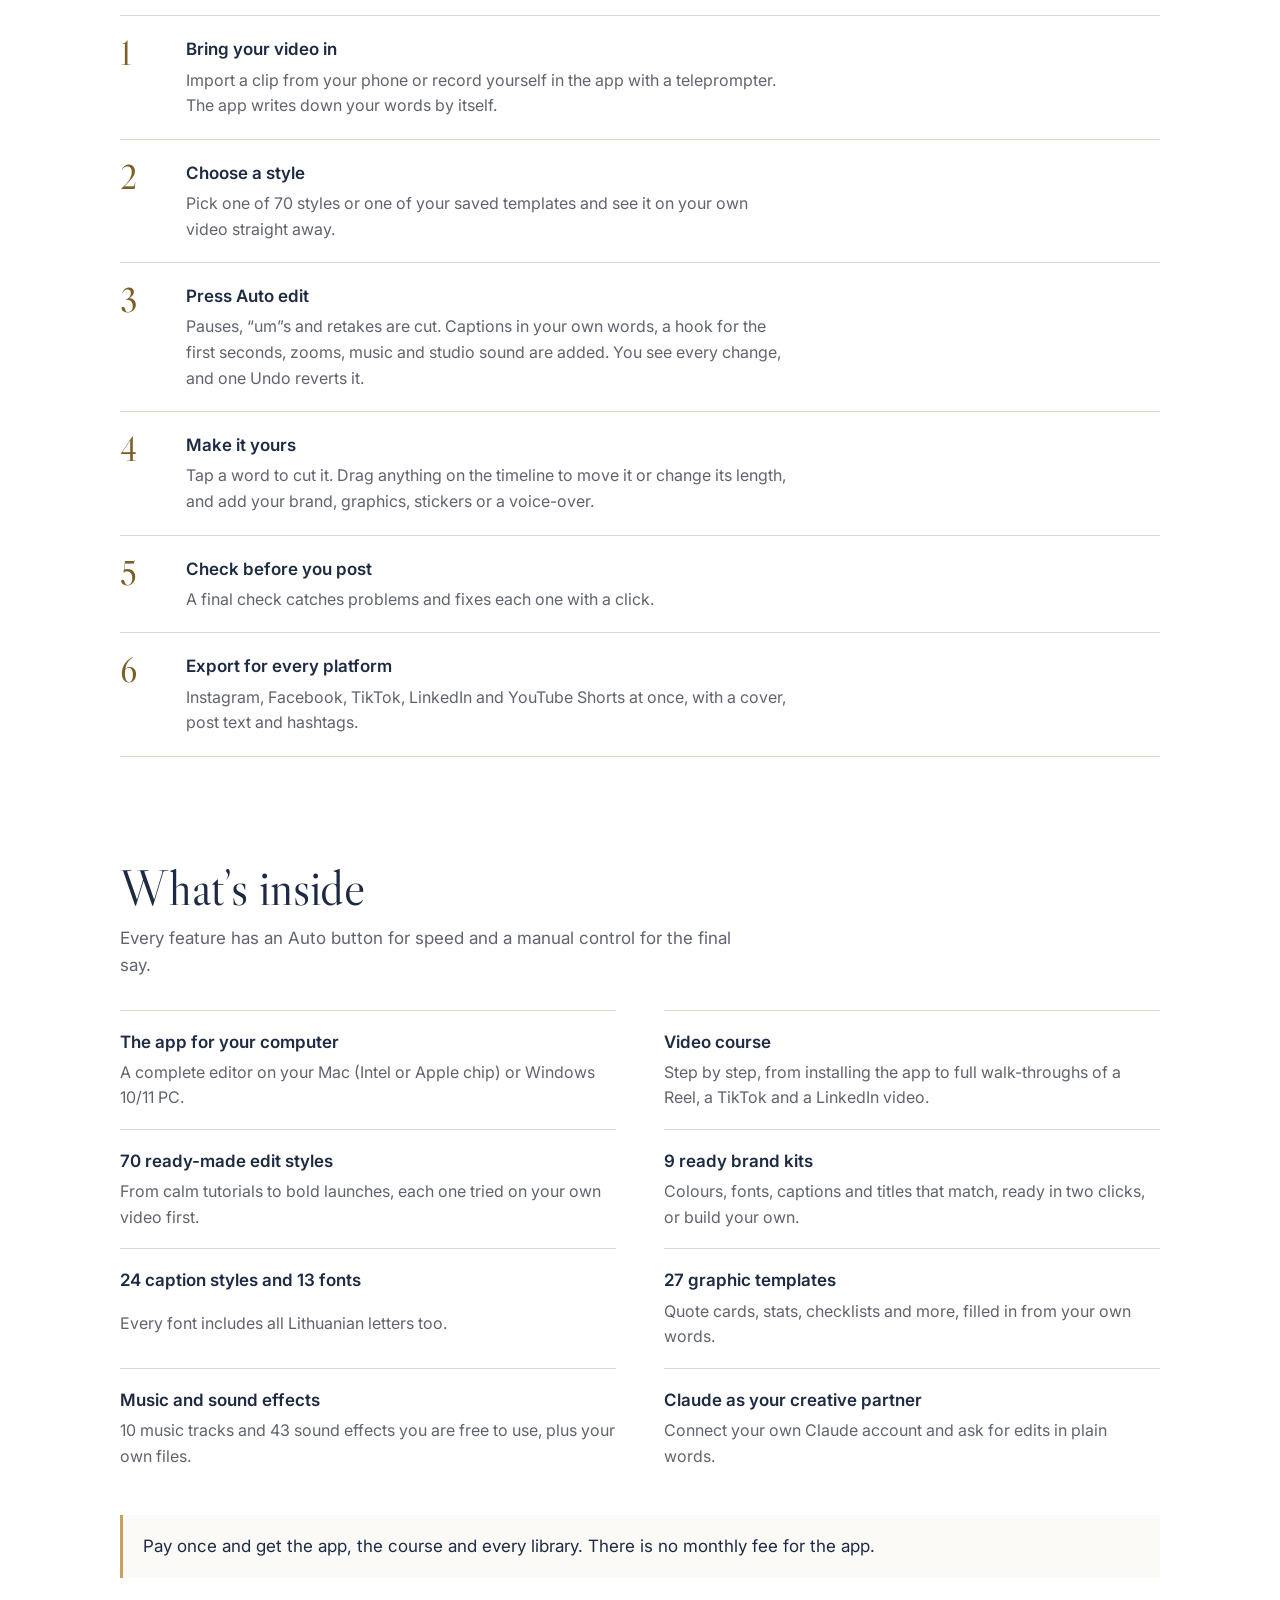
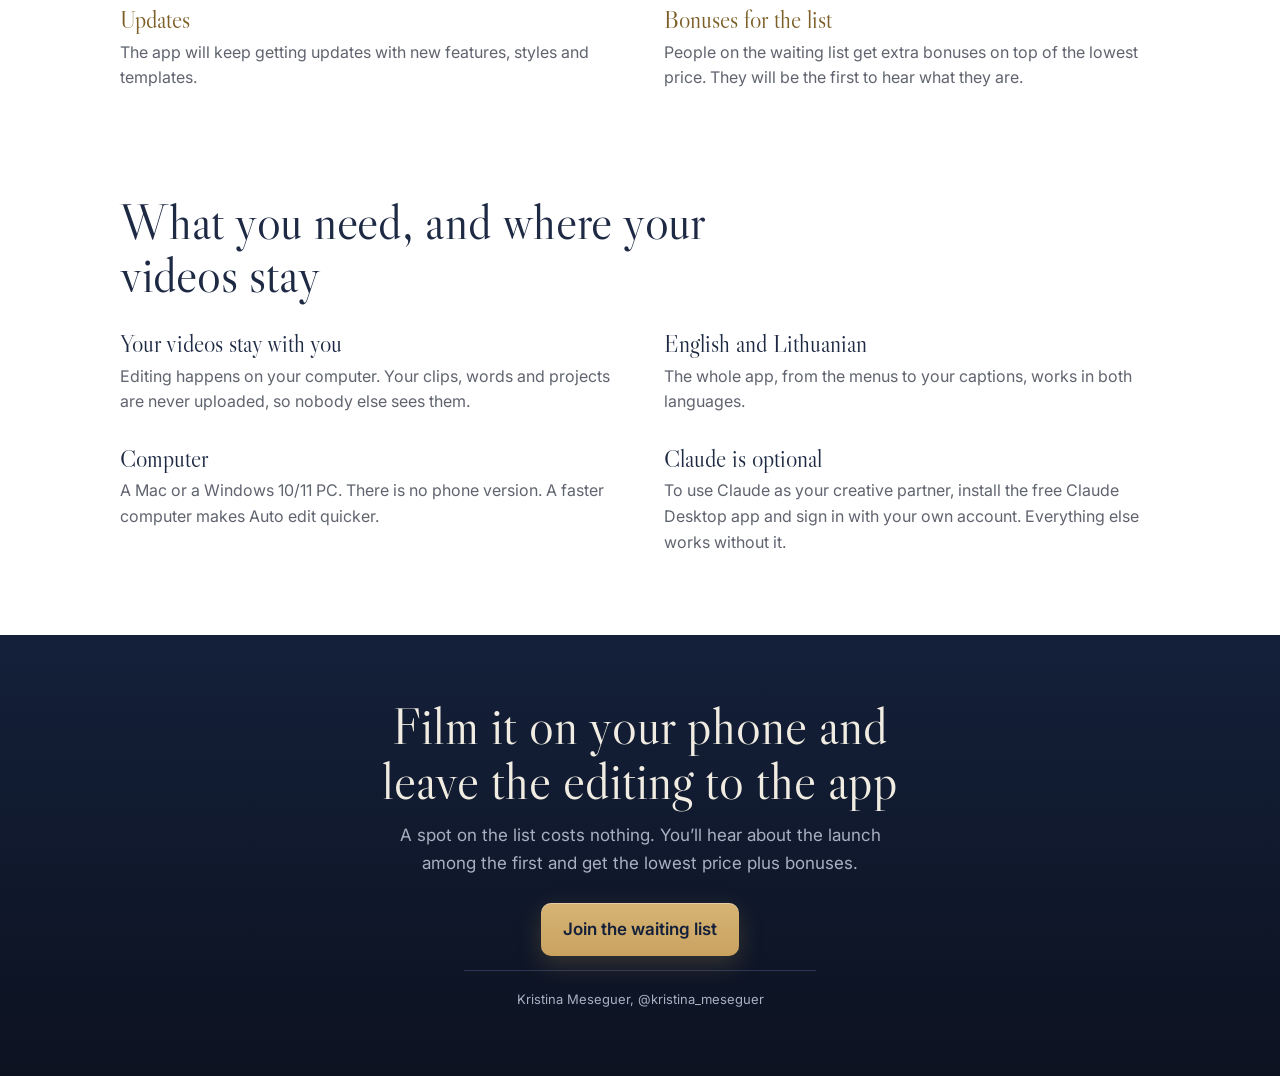
==== commit b110cacf: "Edits: atnaujinimai ir bonusai sąrašui Co-Authored-By: Claude Opus 5.5 (1M context) <noreply@anthrop" ====
--- a/edits/index.html
+++ b/edits/index.html
@@ -7,9 +7,15 @@
   <meta name="description" content="Montažo programa kompiuteriui ir vaizdo kursas. Nufilmuotas telefonu video per kelias minutes tampa Reels, TikTok, Shorts ir LinkedIn įrašu. Sąrašas sužinos pirmas ir gaus mažiausią kainą.">
   <meta name="theme-color" content="#14203A">
   <meta property="og:title" content="Xclusiv Edits: montažas nebeužims tau viso vakaro">
-  <meta property="og:description" content="Įrašyk el. paštą: sąrašas sužinos apie atidarymą pirmas ir gaus mažiausią kainą.">
-  <meta property="og:url" content="https://svetaine-kristi3.vercel.app/edits/">
+  <meta property="og:description" content="Įrašyk el. paštą: sąrašas sužinos apie atidarymą pirmas, gaus mažiausią kainą ir bonusus.">
+  <meta property="og:url" content="https://xclusiv-edits.vercel.app/">
   <meta property="og:type" content="website">
+  <meta property="og:site_name" content="Xclusiv Edits">
+  <meta property="og:image" content="https://xclusiv-edits.vercel.app/edits/img/og.jpg">
+  <meta property="og:image:width" content="1200">
+  <meta property="og:image:height" content="630">
+  <meta property="og:image:alt" content="Xclusiv Edits logotipas">
+  <meta name="twitter:card" content="summary_large_image">
   <link rel="icon" href="img/zenklas-64.png" type="image/png">
   <link rel="apple-touch-icon" href="img/zenklas-180.png">
   <link rel="preconnect" href="https://fonts.googleapis.com">
@@ -242,6 +248,8 @@
     }
 
     .reikia { display: grid; gap: 22px; margin-top: 30px; }
+    .priedai { margin-top: 28px; }
+    .priedai h3 { color: var(--auksas-tekstas); }
     .reikia h3 { font: 400 24px/1.15 var(--serifas); margin-bottom: 6px; }
     .reikia p { color: var(--pilka); font-size: 16px; }
 
@@ -300,7 +308,7 @@
 
           <div class="forma" id="sarasas">
             <div data-forma-blokas>
-              <p class="kodel" data-t="kodel">Sąraše esantys žmonės pirmieji sužinos apie atidarymą ir gaus mažiausią kainą.</p>
+              <p class="kodel" data-t="kodel">Sąraše esantys žmonės pirmieji sužinos apie atidarymą, gaus mažiausią kainą ir bonusus.</p>
               <form data-forma novalidate>
                 <label for="pastas" data-t="label">El. paštas</label>
                 <input id="pastas" name="email" type="email" inputmode="email" autocomplete="email" placeholder="tavo@pastas.lt" required>
@@ -385,6 +393,10 @@
         <div data-t="v8"><dt>Claude kaip kūrybinis partneris</dt><dd>Prisijungi savo Claude paskyrą ir paprastais žodžiais paprašai pakeitimų.</dd></div>
       </dl>
       <p class="vienas-kartas" data-t="vienas">Moki vieną kartą ir gauni programą, kursą ir visas bibliotekas. Mėnesinio mokesčio programai nėra.</p>
+      <div class="reikia priedai">
+        <div data-t="atn"><h3>Atnaujinimai</h3><p>Programa bus nuolat atnaujinama: atsiras naujų funkcijų, stilių ir šablonų.</p></div>
+        <div data-t="bon"><h3>Bonusai sąrašui</h3><p>Laukiančiųjų sąraše esantys žmonės prie mažiausios kainos gaus ir papildomų bonusų. Kokių, papasakosiu jiems pirmiems.</p></div>
+      </div>
     </section>
 
     <section>
@@ -401,7 +413,7 @@
   <footer class="pabaiga">
     <div class="remas">
       <h2 data-t="pab-h">Nufilmuok telefonu, o montažą palik programai</h2>
-      <p data-t="pab-p">Vieta sąraše nieko nekainuoja. Apie atidarymą sužinosi tarp pirmųjų ir gausi mažiausią kainą.</p>
+      <p data-t="pab-p">Vieta sąraše nieko nekainuoja. Apie atidarymą sužinosi tarp pirmųjų, gausi mažiausią kainą ir bonusus.</p>
       <a class="mygtukas" href="#sarasas" data-i-forma data-t="cta2">Įrašyti mane į sąrašą</a>
       <p class="parase">Kristina Meseguer, <a href="https://www.instagram.com/kristina_meseguer/">@kristina_meseguer</a></p>
     </div>
@@ -414,7 +426,7 @@
       "nav": "Waiting list",
       "h1": "Editing no longer takes your whole evening",
       "ivadas": "<strong>Xclusiv Edits</strong> is an editing app for your computer, plus a video course that teaches you to use it. The video you film on your phone becomes a polished Reel, TikTok, Short or LinkedIn post in minutes.",
-      "kodel": "People on the waiting list hear about the launch first and get the lowest price.",
+      "kodel": "People on the waiting list hear about the launch first and get the lowest price plus bonuses.",
       "label": "Email",
       "cta": "Join the waiting list",
       "smulkiai": "I’ll only email you about Xclusiv Edits. Unsubscribe with one click at the bottom of any email.",
@@ -453,13 +465,15 @@
       "v7": "<dt>Music and sound effects</dt><dd>10 music tracks and 43 sound effects you are free to use, plus your own files.</dd>",
       "v8": "<dt>Claude as your creative partner</dt><dd>Connect your own Claude account and ask for edits in plain words.</dd>",
       "vienas": "Pay once and get the app, the course and every library. There is no monthly fee for the app.",
+      "atn": "<h3>Updates</h3><p>The app will keep getting updates with new features, styles and templates.</p>",
+      "bon": "<h3>Bonuses for the list</h3><p>People on the waiting list get extra bonuses on top of the lowest price. They will be the first to hear what they are.</p>",
       "r-h": "What you need, and where your videos stay",
       "r1": "<h3>Your videos stay with you</h3><p>Editing happens on your computer. Your clips, words and projects are never uploaded, so nobody else sees them.</p>",
       "r2": "<h3>English and Lithuanian</h3><p>The whole app, from the menus to your captions, works in both languages.</p>",
       "r3": "<h3>Computer</h3><p>A Mac or a Windows 10/11 PC. There is no phone version. A faster computer makes Auto edit quicker.</p>",
       "r4": "<h3>Claude is optional</h3><p>To use Claude as your creative partner, install the free Claude Desktop app and sign in with your own account. Everything else works without it.</p>",
       "pab-h": "Film it on your phone and leave the editing to the app",
-      "pab-p": "A spot on the list costs nothing. You’ll hear about the launch among the first and get the lowest price.",
+      "pab-p": "A spot on the list costs nothing. You’ll hear about the launch among the first and get the lowest price plus bonuses.",
       "cta2": "Join the waiting list"
     };
     const KITI = {
@@ -514,12 +528,27 @@
       if (issaugoti) { try { localStorage.setItem("edits-kalba", k); } catch (e) {} }
     }
 
-    // ⚠️ Laikinai tas pats Make webhook kaip /kursas/ (scenarijus 8017239 → MailerLite grupė „mokymai“).
-    // Prieš paleidžiant reikia atskiros MailerLite grupės „edits“ (geriausia dviejų: LT ir EN), kitaip šie žmonės susimaišys su intensyvo sąrašu.
-    // Kol kas atskiriam pagal laukelius saltinis („edits-…“) ir kalba („lt“ / „en“).
-    const WEBHOOK = "https://hook.eu1.make.com/aift8w45ia9shweeprq22fx1t6r7y9up";
-    const SALTINIS = "edits-" + ((new URLSearchParams(location.search).get("is") || "instagram")
-      .toLowerCase().replace(/[^a-z0-9-]/g, "").slice(0, 14) || "instagram");
+    // Make scenarijus 8133241 → MailerLite: kalba „en“ = grupė „EDITS EN (waitlist)“, kitaip „EDITS LT (laukiantieji)“.
+    // Tas pats webhook ir ManyChat EDITS automatikai.
+    const WEBHOOK = "https://hook.eu1.make.com/8z2bx7fddxeqq7jpuh3844r3oro46hrc";
+    // Iš kur atėjo: pirma ?is= (trumposios nuorodos /ig /fb /tt /tg ją uždeda), paskui programos naršyklė, paskui ankstesnis puslapis.
+    function atpazintiSaltini() {
+      const zyme = (new URLSearchParams(location.search).get("is") || "")
+        .toLowerCase().replace(/[^a-z0-9-]/g, "").slice(0, 14);
+      if (zyme) return zyme;
+      const ua = navigator.userAgent || "";
+      if (/Instagram/i.test(ua)) return "instagram";
+      if (/FBAN|FBAV|FB_IAB|FBIOS|Messenger/i.test(ua)) return "facebook";
+      if (/musical_ly|TikTok|BytedanceWebview|ByteLocale/i.test(ua)) return "tiktok";
+      if (/Telegram/i.test(ua)) return "telegram";
+      const is = document.referrer || "";
+      if (/instagram\./i.test(is)) return "instagram";
+      if (/facebook\.|fb\.com|messenger\./i.test(is)) return "facebook";
+      if (/tiktok\./i.test(is)) return "tiktok";
+      if (/t\.me|telegram\./i.test(is)) return "telegram";
+      return "kita";
+    }
+    const SALTINIS = "edits-" + atpazintiSaltini();
 
     const forma = document.querySelector("[data-forma]");
     const laukas = document.getElementById("pastas");
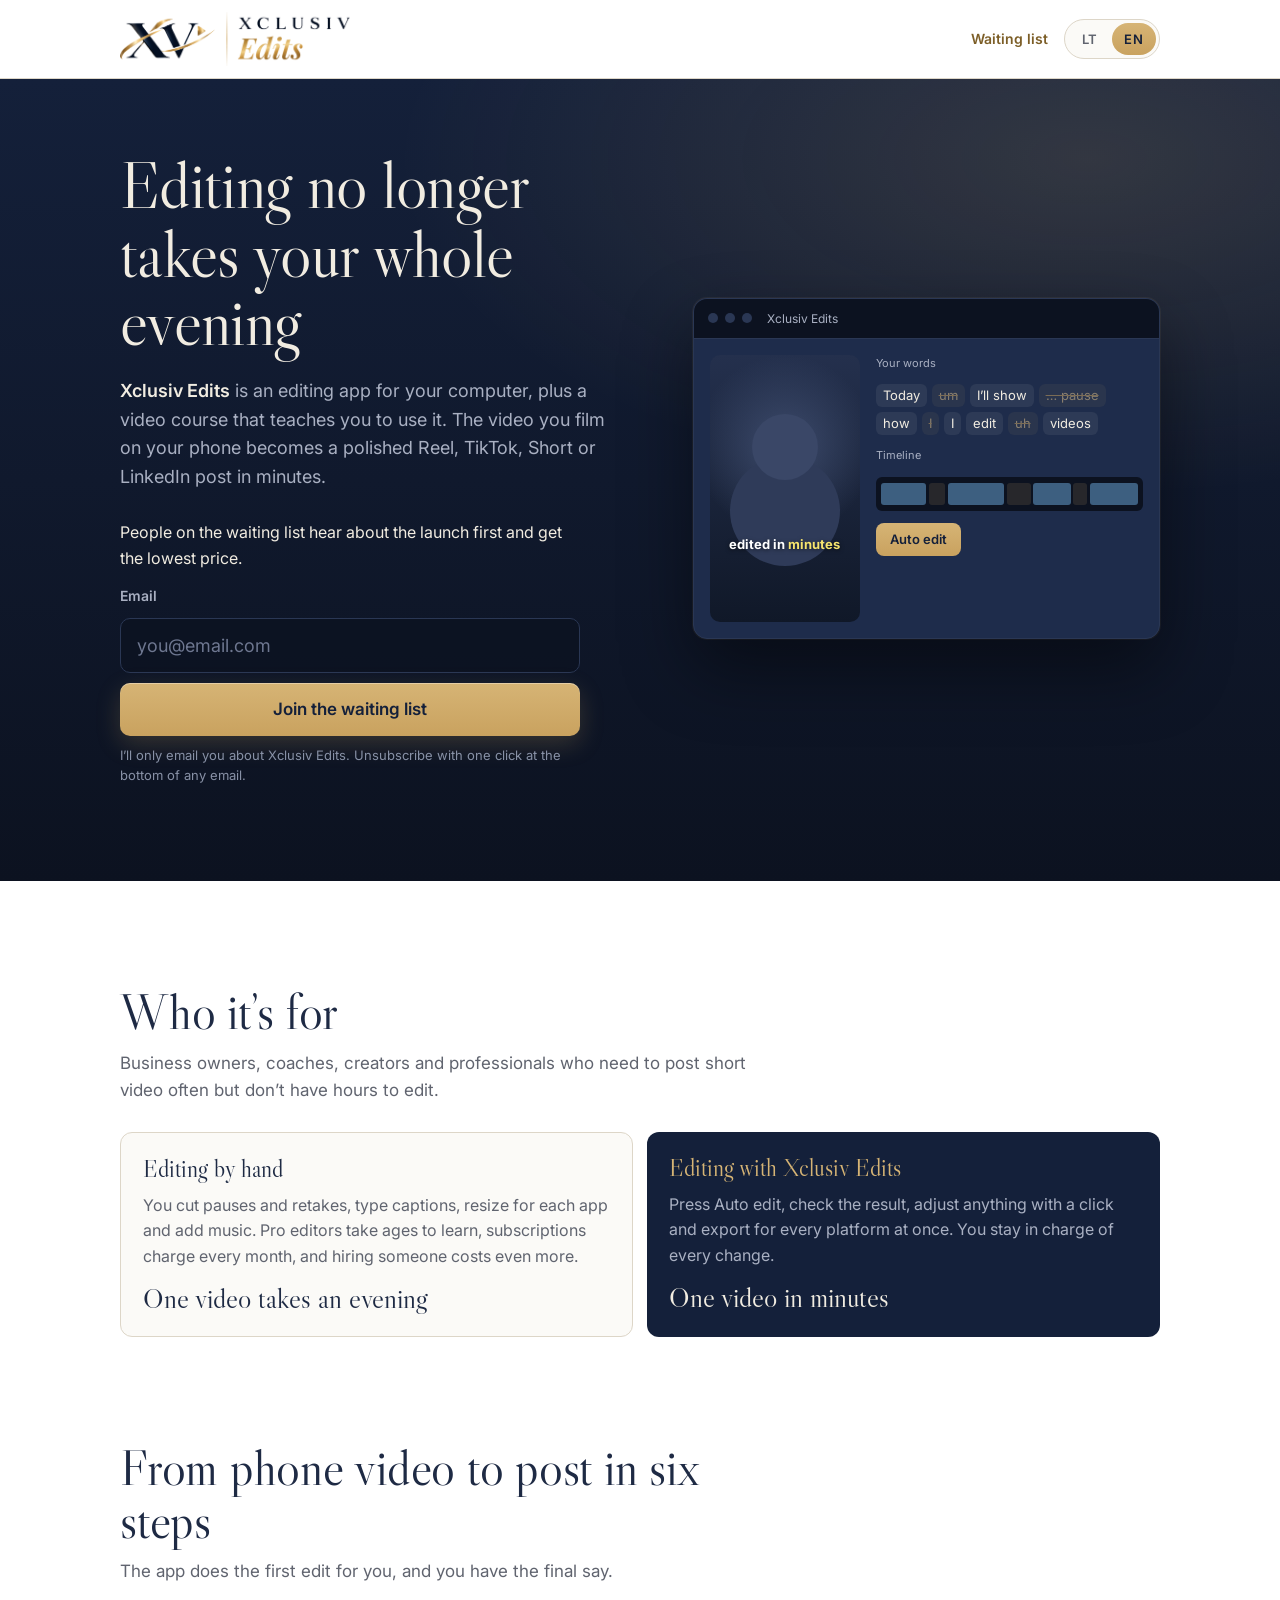
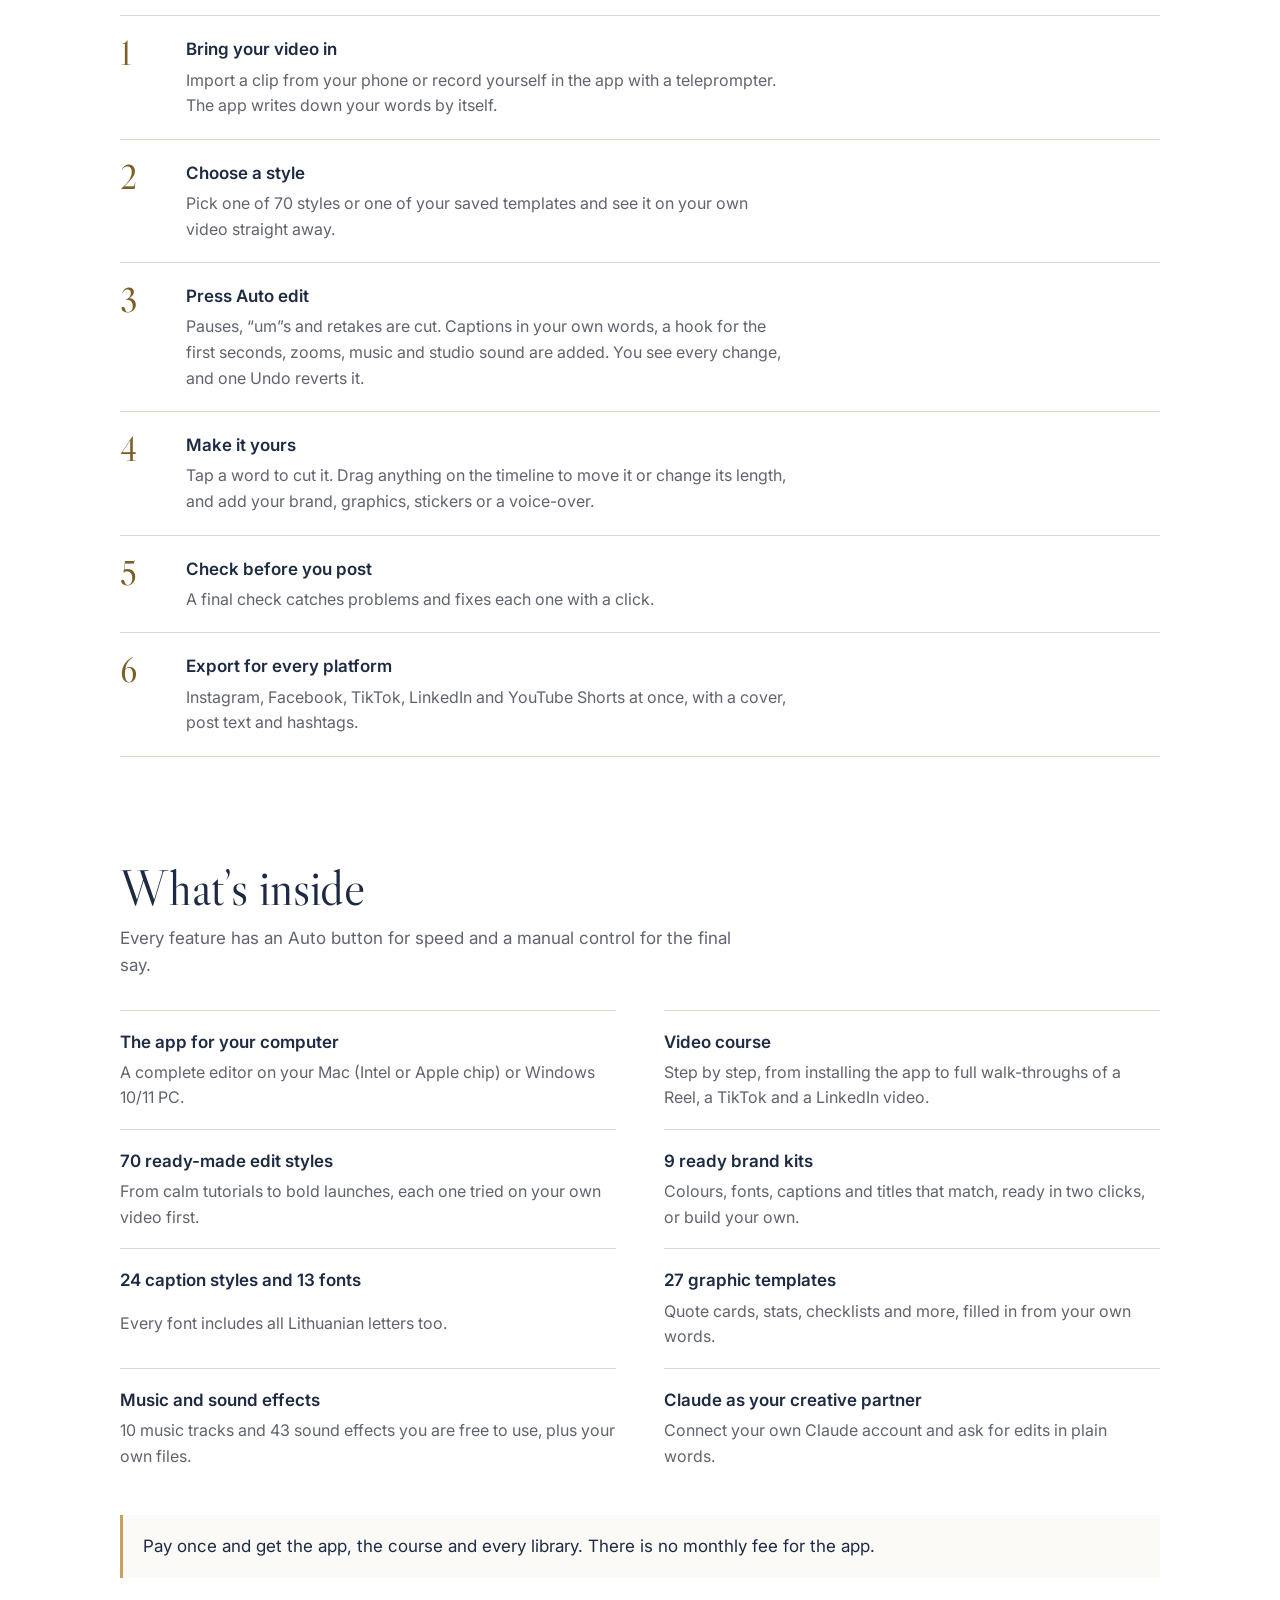
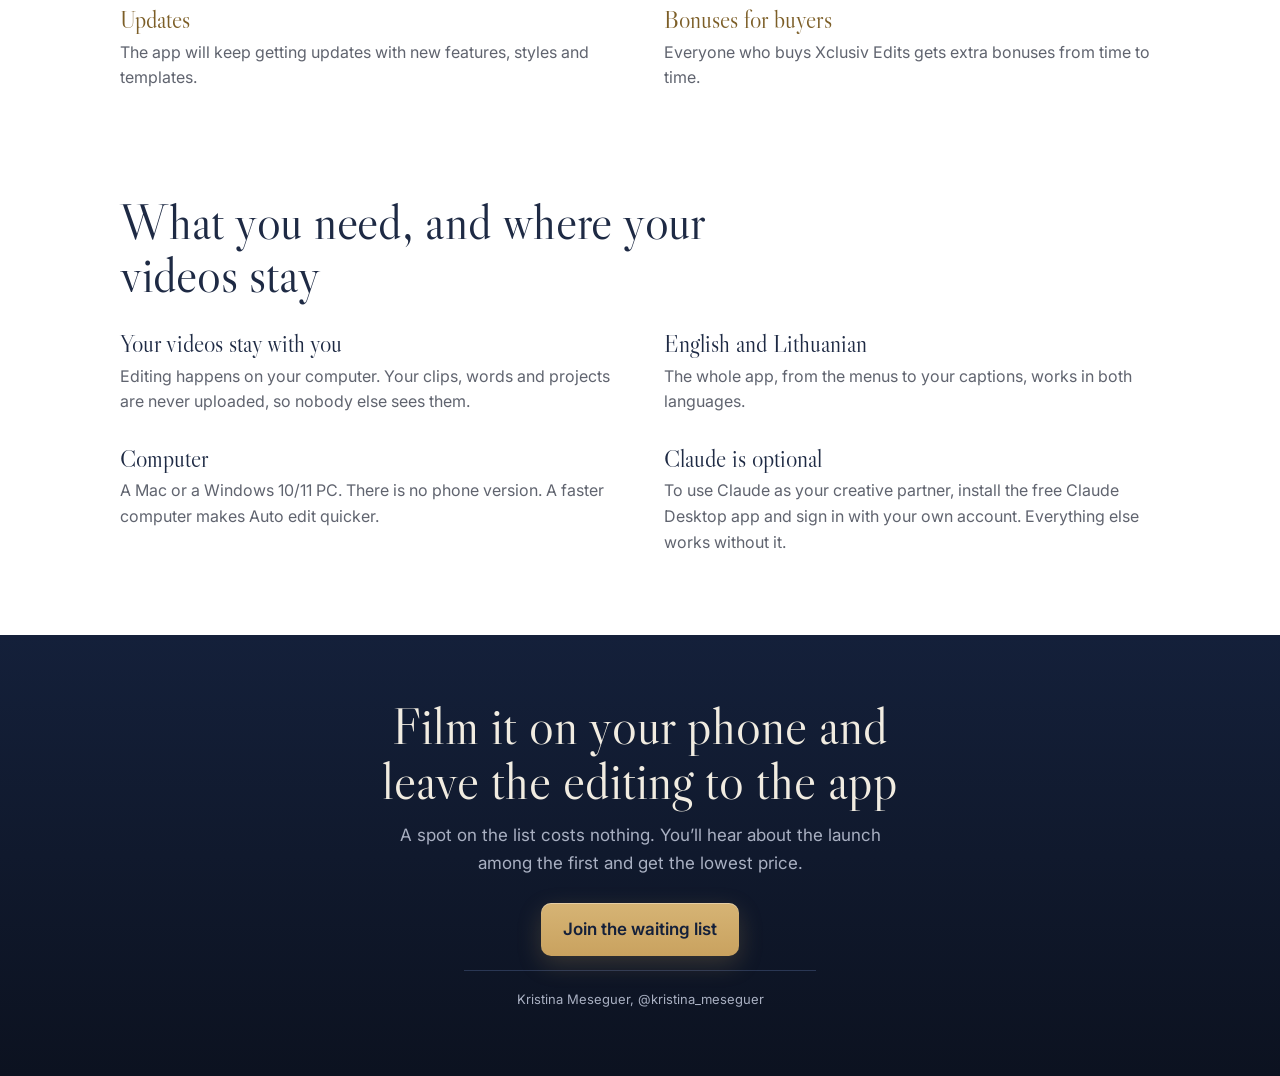
==== commit dbbea324: "Edits: bonusai pirkėjams, ne sąrašui Co-Authored-By: Claude Opus 5.5 (1M context) <noreply@anthropic" ====
--- a/edits/index.html
+++ b/edits/index.html
@@ -7,7 +7,7 @@
   <meta name="description" content="Montažo programa kompiuteriui ir vaizdo kursas. Nufilmuotas telefonu video per kelias minutes tampa Reels, TikTok, Shorts ir LinkedIn įrašu. Sąrašas sužinos pirmas ir gaus mažiausią kainą.">
   <meta name="theme-color" content="#14203A">
   <meta property="og:title" content="Xclusiv Edits: montažas nebeužims tau viso vakaro">
-  <meta property="og:description" content="Įrašyk el. paštą: sąrašas sužinos apie atidarymą pirmas, gaus mažiausią kainą ir bonusus.">
+  <meta property="og:description" content="Įrašyk el. paštą: sąrašas sužinos apie atidarymą pirmas, gaus mažiausią kainą.">
   <meta property="og:url" content="https://xclusiv-edits.vercel.app/">
   <meta property="og:type" content="website">
   <meta property="og:site_name" content="Xclusiv Edits">
@@ -308,7 +308,7 @@
 
           <div class="forma" id="sarasas">
             <div data-forma-blokas>
-              <p class="kodel" data-t="kodel">Sąraše esantys žmonės pirmieji sužinos apie atidarymą, gaus mažiausią kainą ir bonusus.</p>
+              <p class="kodel" data-t="kodel">Sąraše esantys žmonės pirmieji sužinos apie atidarymą, gaus mažiausią kainą.</p>
               <form data-forma novalidate>
                 <label for="pastas" data-t="label">El. paštas</label>
                 <input id="pastas" name="email" type="email" inputmode="email" autocomplete="email" placeholder="tavo@pastas.lt" required>
@@ -395,7 +395,7 @@
       <p class="vienas-kartas" data-t="vienas">Moki vieną kartą ir gauni programą, kursą ir visas bibliotekas. Mėnesinio mokesčio programai nėra.</p>
       <div class="reikia priedai">
         <div data-t="atn"><h3>Atnaujinimai</h3><p>Programa bus nuolat atnaujinama: atsiras naujų funkcijų, stilių ir šablonų.</p></div>
-        <div data-t="bon"><h3>Bonusai sąrašui</h3><p>Laukiančiųjų sąraše esantys žmonės prie mažiausios kainos gaus ir papildomų bonusų. Kokių, papasakosiu jiems pirmiems.</p></div>
+        <div data-t="bon"><h3>Bonusai pirkėjams</h3><p>Kas įsigis Xclusiv Edits, kas kurį laiką gaus papildomų bonusų.</p></div>
       </div>
     </section>
 
@@ -413,7 +413,7 @@
   <footer class="pabaiga">
     <div class="remas">
       <h2 data-t="pab-h">Nufilmuok telefonu, o montažą palik programai</h2>
-      <p data-t="pab-p">Vieta sąraše nieko nekainuoja. Apie atidarymą sužinosi tarp pirmųjų, gausi mažiausią kainą ir bonusus.</p>
+      <p data-t="pab-p">Vieta sąraše nieko nekainuoja. Apie atidarymą sužinosi tarp pirmųjų, gausi mažiausią kainą.</p>
       <a class="mygtukas" href="#sarasas" data-i-forma data-t="cta2">Įrašyti mane į sąrašą</a>
       <p class="parase">Kristina Meseguer, <a href="https://www.instagram.com/kristina_meseguer/">@kristina_meseguer</a></p>
     </div>
@@ -426,7 +426,7 @@
       "nav": "Waiting list",
       "h1": "Editing no longer takes your whole evening",
       "ivadas": "<strong>Xclusiv Edits</strong> is an editing app for your computer, plus a video course that teaches you to use it. The video you film on your phone becomes a polished Reel, TikTok, Short or LinkedIn post in minutes.",
-      "kodel": "People on the waiting list hear about the launch first and get the lowest price plus bonuses.",
+      "kodel": "People on the waiting list hear about the launch first and get the lowest price.",
       "label": "Email",
       "cta": "Join the waiting list",
       "smulkiai": "I’ll only email you about Xclusiv Edits. Unsubscribe with one click at the bottom of any email.",
@@ -466,14 +466,14 @@
       "v8": "<dt>Claude as your creative partner</dt><dd>Connect your own Claude account and ask for edits in plain words.</dd>",
       "vienas": "Pay once and get the app, the course and every library. There is no monthly fee for the app.",
       "atn": "<h3>Updates</h3><p>The app will keep getting updates with new features, styles and templates.</p>",
-      "bon": "<h3>Bonuses for the list</h3><p>People on the waiting list get extra bonuses on top of the lowest price. They will be the first to hear what they are.</p>",
+      "bon": "<h3>Bonuses for buyers</h3><p>Everyone who buys Xclusiv Edits gets extra bonuses from time to time.</p>",
       "r-h": "What you need, and where your videos stay",
       "r1": "<h3>Your videos stay with you</h3><p>Editing happens on your computer. Your clips, words and projects are never uploaded, so nobody else sees them.</p>",
       "r2": "<h3>English and Lithuanian</h3><p>The whole app, from the menus to your captions, works in both languages.</p>",
       "r3": "<h3>Computer</h3><p>A Mac or a Windows 10/11 PC. There is no phone version. A faster computer makes Auto edit quicker.</p>",
       "r4": "<h3>Claude is optional</h3><p>To use Claude as your creative partner, install the free Claude Desktop app and sign in with your own account. Everything else works without it.</p>",
       "pab-h": "Film it on your phone and leave the editing to the app",
-      "pab-p": "A spot on the list costs nothing. You’ll hear about the launch among the first and get the lowest price plus bonuses.",
+      "pab-p": "A spot on the list costs nothing. You’ll hear about the launch among the first and get the lowest price.",
       "cta2": "Join the waiting list"
     };
     const KITI = {
